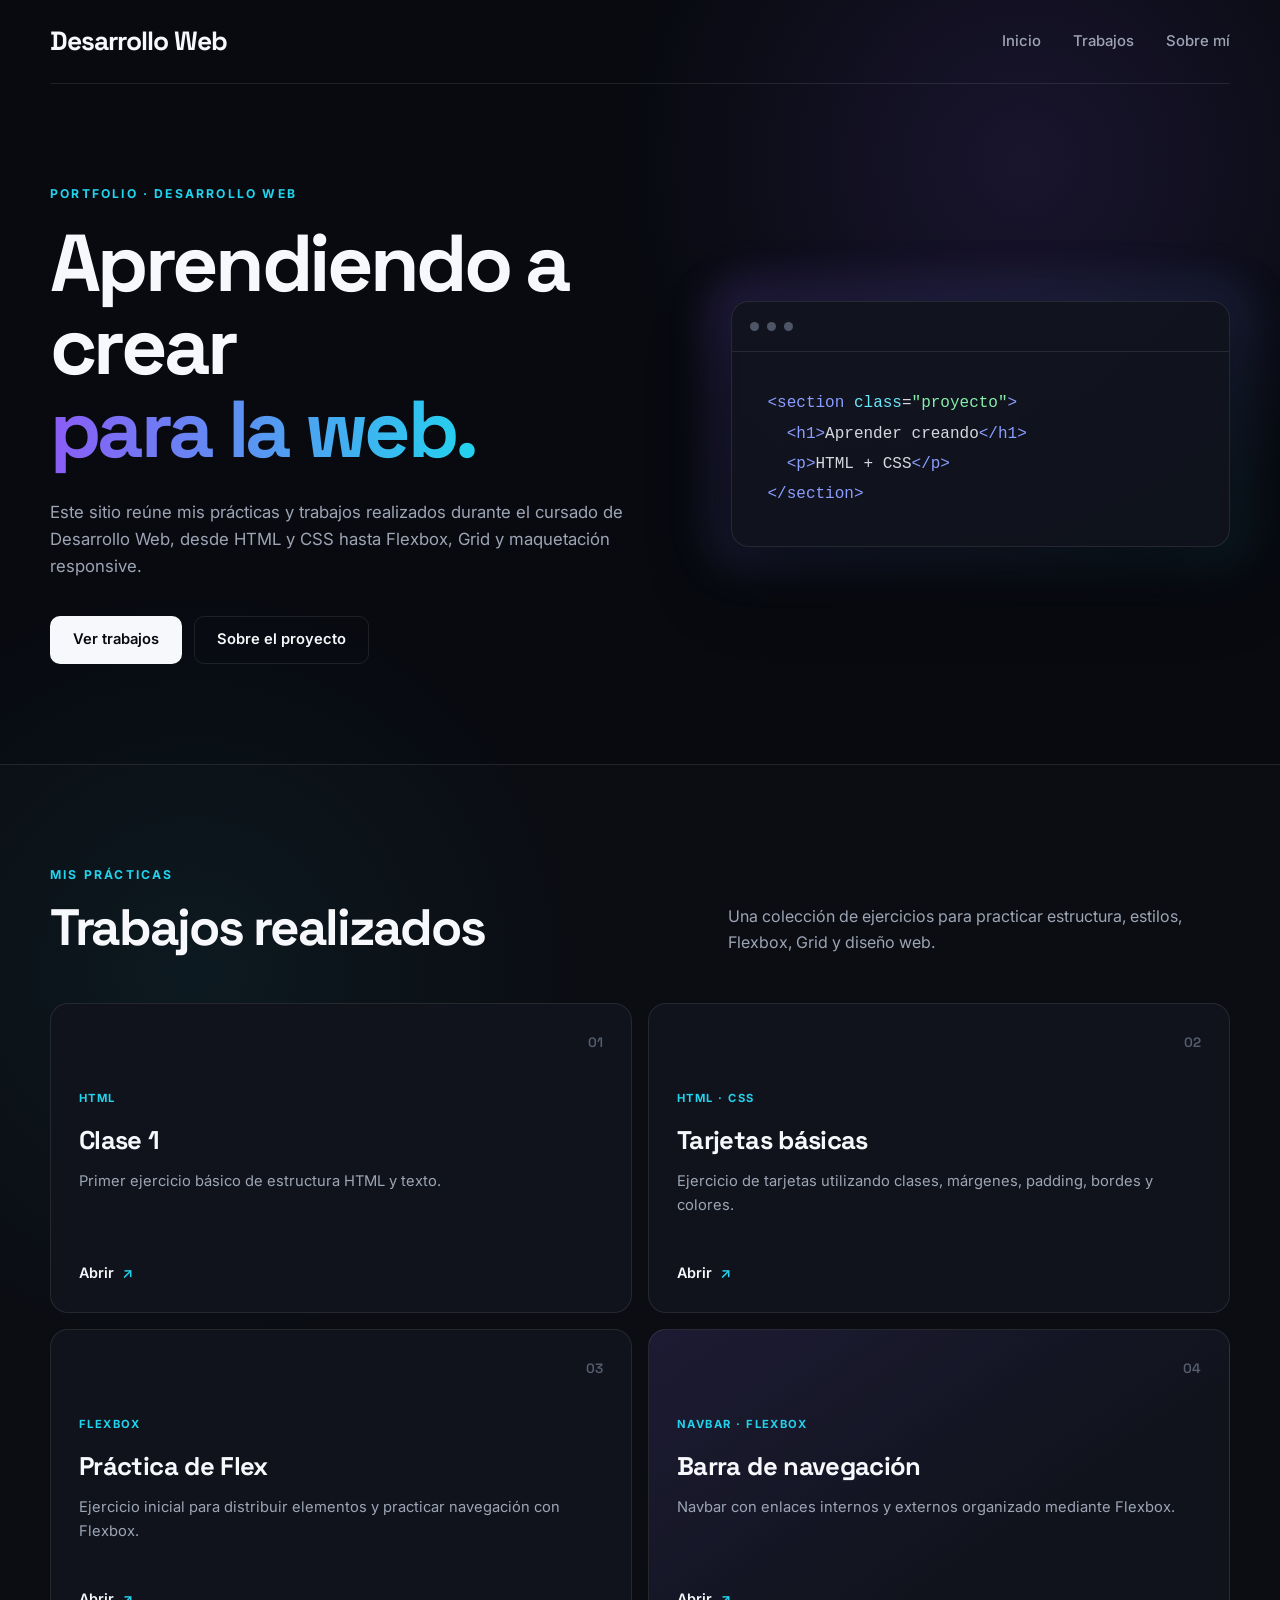
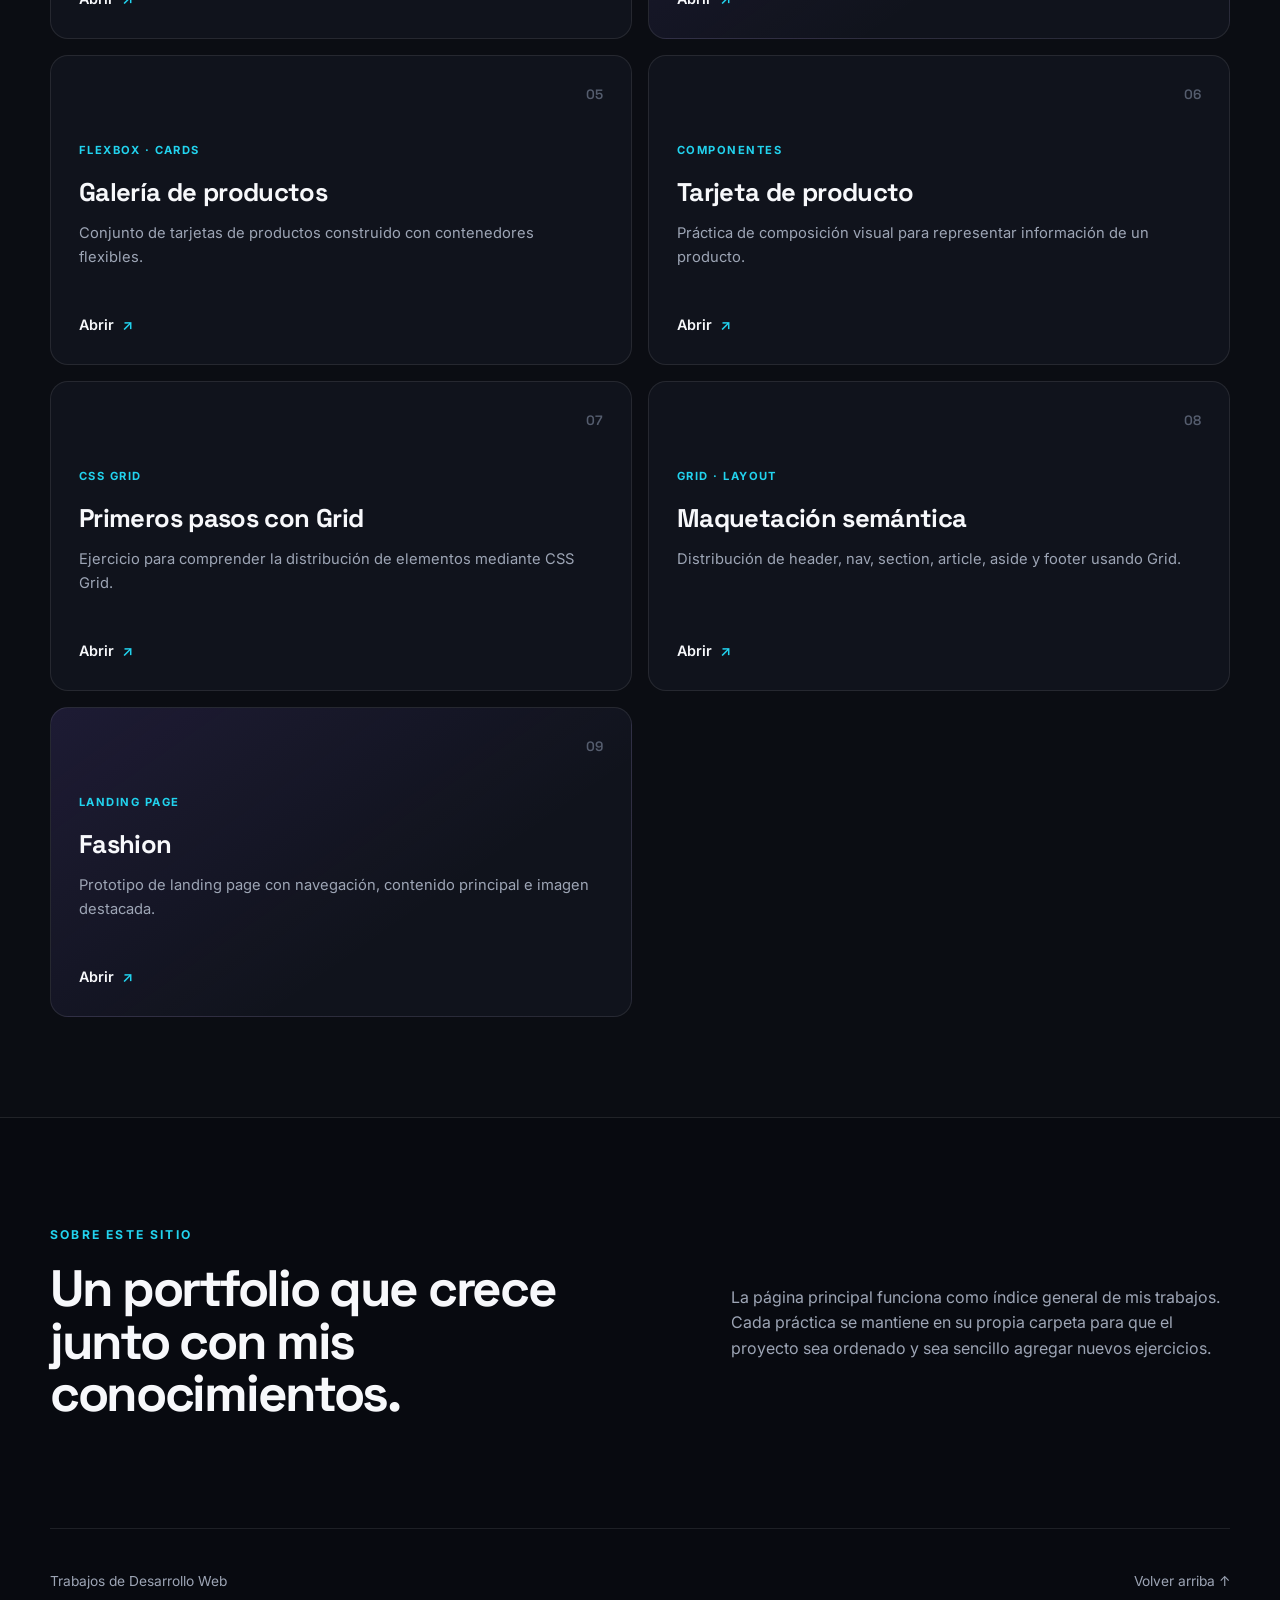
==== index.html @ 14f6ff6c "Subir página de Desarrollo Web" ====
<!DOCTYPE html>
<html lang="es">
<head>
    <meta charset="UTF-8">
    <meta name="viewport" content="width=device-width, initial-scale=1.0">
    <meta name="description" content="Portfolio de trabajos prácticos de Desarrollo Web.">
    <title>Trabajos de Desarrollo Web</title>
    <link rel="stylesheet" href="style.css">
</head>
<body>
    <header class="header">
        <a class="logo" href="#inicio">Desarrollo Web</a>

        <nav class="nav" aria-label="Navegación principal">
            <a href="#inicio">Inicio</a>
            <a href="#trabajos">Trabajos</a>
            <a href="#sobre-mi">Sobre mí</a>
        </nav>
    </header>

    <main>
        <section class="hero" id="inicio">
            <div class="hero-contenido">
                <p class="etiqueta">PORTFOLIO · DESARROLLO WEB</p>
                <h1>Aprendiendo a crear<br><span>para la web.</span></h1>
                <p class="hero-texto">
                    Este sitio reúne mis prácticas y trabajos realizados durante el cursado de Desarrollo Web,
                    desde HTML y CSS hasta Flexbox, Grid y maquetación responsive.
                </p>

                <div class="hero-botones">
                    <a class="boton boton-principal" href="#trabajos">Ver trabajos</a>
                    <a class="boton boton-secundario" href="#sobre-mi">Sobre el proyecto</a>
                </div>
            </div>

            <div class="hero-visual" aria-hidden="true">
                <div class="codigo">
                    <div class="codigo-barra">
                        <span></span><span></span><span></span>
                    </div>
                    <pre><code><span class="azul">&lt;section</span> <span class="celeste">class</span>=<span class="verde">"proyecto"</span><span class="azul">&gt;</span>
  <span class="azul">&lt;h1&gt;</span>Aprender creando<span class="azul">&lt;/h1&gt;</span>
  <span class="azul">&lt;p&gt;</span>HTML + CSS<span class="azul">&lt;/p&gt;</span>
<span class="azul">&lt;/section&gt;</span></code></pre>
                </div>
            </div>
        </section>

        <section class="trabajos" id="trabajos">
            <div class="titulo-seccion">
                <div>
                    <p class="etiqueta">MIS PRÁCTICAS</p>
                    <h2>Trabajos realizados</h2>
                </div>
                <p>Una colección de ejercicios para practicar estructura, estilos, Flexbox, Grid y diseño web.</p>
            </div>

            <div class="grid-trabajos">
                <article class="tarjeta">
                    <div class="numero">01</div>
                    <div class="tarjeta-contenido">
                        <span class="tema">HTML</span>
                        <h3>Clase 1</h3>
                        <p>Primer ejercicio básico de estructura HTML y texto.</p>
                    </div>
                    <a class="tarjeta-link" href="clase 1/index.html" aria-label="Abrir Clase 1">Abrir <span>↗</span></a>
                </article>

                <article class="tarjeta">
                    <div class="numero">02</div>
                    <div class="tarjeta-contenido">
                        <span class="tema">HTML · CSS</span>
                        <h3>Tarjetas básicas</h3>
                        <p>Ejercicio de tarjetas utilizando clases, márgenes, padding, bordes y colores.</p>
                    </div>
                    <a class="tarjeta-link" href="clase 2/tarjetas.html" aria-label="Abrir Tarjetas básicas">Abrir <span>↗</span></a>
                </article>

                <article class="tarjeta">
                    <div class="numero">03</div>
                    <div class="tarjeta-contenido">
                        <span class="tema">FLEXBOX</span>
                        <h3>Práctica de Flex</h3>
                        <p>Ejercicio inicial para distribuir elementos y practicar navegación con Flexbox.</p>
                    </div>
                    <a class="tarjeta-link" href="clase 3/index.html" aria-label="Abrir Práctica de Flex">Abrir <span>↗</span></a>
                </article>

                <article class="tarjeta destacada">
                    <div class="numero">04</div>
                    <div class="tarjeta-contenido">
                        <span class="tema">NAVBAR · FLEXBOX</span>
                        <h3>Barra de navegación</h3>
                        <p>Navbar con enlaces internos y externos organizado mediante Flexbox.</p>
                    </div>
                    <a class="tarjeta-link" href="clase 3/tarea/index.html" aria-label="Abrir Barra de navegación">Abrir <span>↗</span></a>
                </article>

                <article class="tarjeta">
                    <div class="numero">05</div>
                    <div class="tarjeta-contenido">
                        <span class="tema">FLEXBOX · CARDS</span>
                        <h3>Galería de productos</h3>
                        <p>Conjunto de tarjetas de productos construido con contenedores flexibles.</p>
                    </div>
                    <a class="tarjeta-link" href="clase 4/practica-flexbox.html" aria-label="Abrir Galería de productos">Abrir <span>↗</span></a>
                </article>

                <article class="tarjeta">
                    <div class="numero">06</div>
                    <div class="tarjeta-contenido">
                        <span class="tema">COMPONENTES</span>
                        <h3>Tarjeta de producto</h3>
                        <p>Práctica de composición visual para representar información de un producto.</p>
                    </div>
                    <a class="tarjeta-link" href="clase 5/index.html" aria-label="Abrir Tarjeta de producto">Abrir <span>↗</span></a>
                </article>

                <article class="tarjeta">
                    <div class="numero">07</div>
                    <div class="tarjeta-contenido">
                        <span class="tema">CSS GRID</span>
                        <h3>Primeros pasos con Grid</h3>
                        <p>Ejercicio para comprender la distribución de elementos mediante CSS Grid.</p>
                    </div>
                    <a class="tarjeta-link" href="clase 6/index.html" aria-label="Abrir Primeros pasos con Grid">Abrir <span>↗</span></a>
                </article>

                <article class="tarjeta">
                    <div class="numero">08</div>
                    <div class="tarjeta-contenido">
                        <span class="tema">GRID · LAYOUT</span>
                        <h3>Maquetación semántica</h3>
                        <p>Distribución de header, nav, section, article, aside y footer usando Grid.</p>
                    </div>
                    <a class="tarjeta-link" href="clase 6/tarea/index.html" aria-label="Abrir Maquetación semántica">Abrir <span>↗</span></a>
                </article>

                <article class="tarjeta destacada">
                    <div class="numero">09</div>
                    <div class="tarjeta-contenido">
                        <span class="tema">LANDING PAGE</span>
                        <h3>Fashion</h3>
                        <p>Prototipo de landing page con navegación, contenido principal e imagen destacada.</p>
                    </div>
                    <a class="tarjeta-link" href="clase 7/index.html" aria-label="Abrir Fashion">Abrir <span>↗</span></a>
                </article>
            </div>
        </section>

        <section class="sobre-mi" id="sobre-mi">
            <div>
                <p class="etiqueta">SOBRE ESTE SITIO</p>
                <h2>Un portfolio que crece junto con mis conocimientos.</h2>
            </div>
            <p>
                La página principal funciona como índice general de mis trabajos. Cada práctica se mantiene
                en su propia carpeta para que el proyecto sea ordenado y sea sencillo agregar nuevos ejercicios.
            </p>
        </section>
    </main>

    <footer class="footer">
        <p>Trabajos de Desarrollo Web</p>
        <a href="#inicio">Volver arriba ↑</a>
    </footer>
</body>
</html>
---- style.css ----
@import url('https://fonts.googleapis.com/css2?family=Inter:wght@400;500;600;700;800&family=Space+Grotesk:wght@500;600;700&display=swap');

:root {
    --fondo: #080a10;
    --superficie: #10131c;
    --superficie-2: #151a26;
    --texto: #f7f8fb;
    --texto-suave: #9da5b5;
    --linea: rgba(255, 255, 255, 0.09);
    --acento: #8b5cf6;
    --acento-2: #22d3ee;
    --ancho: 1180px;
}

* {
    margin: 0;
    padding: 0;
    box-sizing: border-box;
}

html {
    scroll-behavior: smooth;
}

body {
    min-height: 100vh;
    font-family: "Inter", sans-serif;
    color: var(--texto);
    background:
        radial-gradient(circle at 80% 5%, rgba(139, 92, 246, 0.13), transparent 25rem),
        radial-gradient(circle at 15% 30%, rgba(34, 211, 238, 0.06), transparent 24rem),
        var(--fondo);
    line-height: 1.6;
}

a {
    color: inherit;
    text-decoration: none;
}

.header {
    width: min(calc(100% - 40px), var(--ancho));
    height: 84px;
    margin: 0 auto;
    display: flex;
    align-items: center;
    justify-content: space-between;
    border-bottom: 1px solid var(--linea);
}

.logo {
    font-family: "Space Grotesk", sans-serif;
    font-size: 1.65rem;
    font-weight: 700;
    letter-spacing: -1px;
}

.logo span {
    color: var(--acento-2);
}

.nav {
    display: flex;
    align-items: center;
    gap: 32px;
}

.nav a {
    color: var(--texto-suave);
    font-size: 0.93rem;
    font-weight: 500;
    transition: color 0.2s ease;
}

.nav a:hover {
    color: var(--texto);
}

.hero {
    width: min(calc(100% - 40px), var(--ancho));
    min-height: 680px;
    margin: 0 auto;
    display: grid;
    grid-template-columns: 1.1fr 0.9fr;
    align-items: center;
    gap: 70px;
}

.etiqueta {
    margin-bottom: 18px;
    color: var(--acento-2);
    font-size: 0.76rem;
    font-weight: 700;
    letter-spacing: 0.18em;
}

.hero h1,
.titulo-seccion h2,
.sobre-mi h2 {
    font-family: "Space Grotesk", sans-serif;
    letter-spacing: -0.045em;
    line-height: 1.03;
}

.hero h1 {
    max-width: 760px;
    font-size: clamp(3rem, 6.3vw, 5.8rem);
}

.hero h1 span {
    color: transparent;
    background: linear-gradient(90deg, var(--acento), var(--acento-2));
    background-clip: text;
    -webkit-background-clip: text;
}

.hero-texto {
    max-width: 650px;
    margin-top: 28px;
    color: var(--texto-suave);
    font-size: 1.05rem;
}

.hero-botones {
    display: flex;
    gap: 12px;
    margin-top: 36px;
}

.boton {
    min-height: 48px;
    padding: 0 22px;
    display: inline-flex;
    align-items: center;
    justify-content: center;
    border: 1px solid var(--linea);
    border-radius: 10px;
    font-size: 0.92rem;
    font-weight: 600;
    transition: transform 0.2s ease, border-color 0.2s ease, background 0.2s ease;
}

.boton:hover {
    transform: translateY(-2px);
}

.boton-principal {
    color: #080a10;
    border-color: transparent;
    background: var(--texto);
}

.boton-secundario:hover {
    border-color: rgba(255, 255, 255, 0.22);
    background: rgba(255, 255, 255, 0.04);
}

.hero-visual {
    position: relative;
}

.hero-visual::before {
    content: "";
    position: absolute;
    inset: -25px;
    z-index: -1;
    border-radius: 40px;
    background: linear-gradient(135deg, rgba(139, 92, 246, 0.16), rgba(34, 211, 238, 0.07));
    filter: blur(18px);
}

.codigo {
    overflow: hidden;
    border: 1px solid var(--linea);
    border-radius: 18px;
    background: rgba(16, 19, 28, 0.88);
    box-shadow: 0 30px 80px rgba(0, 0, 0, 0.35);
}

.codigo-barra {
    height: 50px;
    padding: 0 18px;
    display: flex;
    align-items: center;
    gap: 8px;
    border-bottom: 1px solid var(--linea);
}

.codigo-barra span {
    width: 9px;
    height: 9px;
    border-radius: 50%;
    background: #4d5567;
}

.codigo pre {
    padding: 36px;
    overflow-x: auto;
}

.codigo code {
    font-family: Consolas, Monaco, monospace;
    color: #d6d9e0;
    font-size: clamp(0.82rem, 1.4vw, 1rem);
    line-height: 1.9;
}

.azul { color: #8b9dff; }
.celeste { color: #67e8f9; }
.verde { color: #86efac; }

.trabajos {
    padding: 100px max(20px, calc((100% - var(--ancho)) / 2));
    border-top: 1px solid var(--linea);
    border-bottom: 1px solid var(--linea);
    background: rgba(255, 255, 255, 0.012);
}

.titulo-seccion {
    display: grid;
    grid-template-columns: 1fr 0.8fr;
    align-items: end;
    gap: 50px;
    margin-bottom: 48px;
}

.titulo-seccion h2,
.sobre-mi h2 {
    font-size: clamp(2.1rem, 4vw, 3.5rem);
}

.titulo-seccion > p,
.sobre-mi > p {
    color: var(--texto-suave);
}

.grid-trabajos {
    display: grid;
    grid-template-columns: repeat(2, minmax(0, 1fr));
    gap: 16px;
}

.tarjeta {
    min-height: 310px;
    padding: 28px;
    display: flex;
    flex-direction: column;
    border: 1px solid var(--linea);
    border-radius: 18px;
    background: var(--superficie);
    transition: transform 0.25s ease, border-color 0.25s ease, background 0.25s ease;
}

.tarjeta:hover {
    transform: translateY(-4px);
    border-color: rgba(139, 92, 246, 0.38);
    background: var(--superficie-2);
}

.tarjeta.destacada {
    background:
        linear-gradient(145deg, rgba(139, 92, 246, 0.11), transparent 65%),
        var(--superficie);
}

.numero {
    align-self: flex-end;
    color: #555d6e;
    font-family: "Space Grotesk", sans-serif;
    font-size: 0.85rem;
    font-weight: 600;
}

.tarjeta-contenido {
    margin-top: 30px;
}

.tema {
    color: var(--acento-2);
    font-size: 0.7rem;
    font-weight: 700;
    letter-spacing: 0.13em;
}

.tarjeta h3 {
    margin: 10px 0 10px;
    font-family: "Space Grotesk", sans-serif;
    font-size: 1.6rem;
    letter-spacing: -0.025em;
}

.tarjeta p {
    max-width: 510px;
    color: var(--texto-suave);
    font-size: 0.92rem;
}

.tarjeta-link {
    width: fit-content;
    margin-top: auto;
    padding-top: 28px;
    font-size: 0.9rem;
    font-weight: 600;
}

.tarjeta-link span {
    display: inline-block;
    margin-left: 4px;
    color: var(--acento-2);
    transition: transform 0.2s ease;
}

.tarjeta-link:hover span {
    transform: translate(3px, -3px);
}

.sobre-mi {
    width: min(calc(100% - 40px), var(--ancho));
    min-height: 410px;
    margin: 0 auto;
    display: grid;
    grid-template-columns: 1.1fr 0.9fr;
    align-items: center;
    gap: 70px;
}

.footer {
    width: min(calc(100% - 40px), var(--ancho));
    min-height: 105px;
    margin: 0 auto;
    display: flex;
    align-items: center;
    justify-content: space-between;
    gap: 20px;
    border-top: 1px solid var(--linea);
    color: var(--texto-suave);
    font-size: 0.86rem;
}

.footer a:hover {
    color: var(--texto);
}

@media (max-width: 900px) {
    .hero {
        min-height: auto;
        grid-template-columns: 1fr;
        padding: 100px 0 90px;
        gap: 60px;
    }

    .hero-visual {
        max-width: 650px;
    }

    .titulo-seccion,
    .sobre-mi {
        grid-template-columns: 1fr;
        gap: 28px;
    }

    .sobre-mi {
        min-height: auto;
        padding: 90px 0;
    }
}

@media (max-width: 680px) {
    .header {
        height: auto;
        padding: 22px 0;
        align-items: flex-start;
        gap: 24px;
    }

    .nav {
        gap: 16px;
        flex-wrap: wrap;
        justify-content: flex-end;
    }

    .nav a {
        font-size: 0.82rem;
    }

    .hero {
        padding-top: 78px;
    }

    .hero-botones {
        flex-direction: column;
        align-items: stretch;
    }

    .codigo pre {
        padding: 24px 20px;
    }

    .trabajos {
        padding-top: 75px;
        padding-bottom: 75px;
    }

    .titulo-seccion {
        margin-bottom: 32px;
    }

    .grid-trabajos {
        grid-template-columns: 1fr;
    }

    .tarjeta {
        min-height: 285px;
    }

    .footer {
        padding: 30px 0;
        align-items: flex-start;
        flex-direction: column;
    }
}
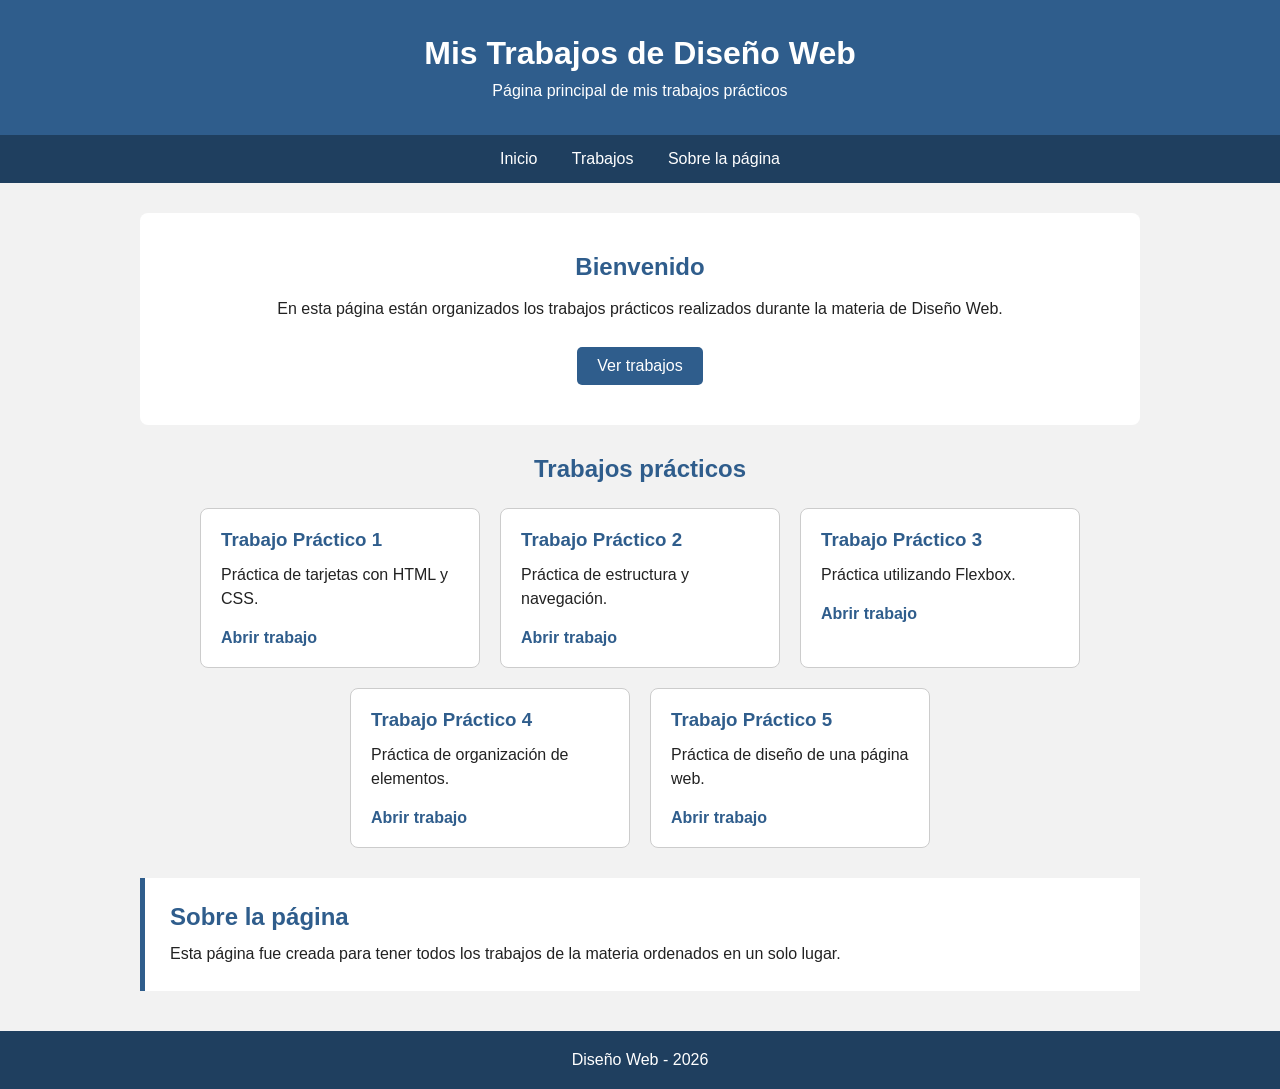
==== commit e7b512be: "correjido" ====
--- a/index.html
+++ b/index.html
@@ -3,167 +3,80 @@
 <head>
     <meta charset="UTF-8">
     <meta name="viewport" content="width=device-width, initial-scale=1.0">
-    <meta name="description" content="Portfolio de trabajos prácticos de Desarrollo Web.">
-    <title>Trabajos de Desarrollo Web</title>
+    <title>Mis Trabajos de Diseño Web</title>
     <link rel="stylesheet" href="style.css">
 </head>
 <body>
-    <header class="header">
-        <a class="logo" href="#inicio">Desarrollo Web</a>
 
-        <nav class="nav" aria-label="Navegación principal">
-            <a href="#inicio">Inicio</a>
-            <a href="#trabajos">Trabajos</a>
-            <a href="#sobre-mi">Sobre mí</a>
-        </nav>
+    <header>
+        <h1>Mis Trabajos de Diseño Web</h1>
+        <p>Página principal de mis trabajos prácticos</p>
     </header>
 
+    <nav>
+        <a href="#inicio">Inicio</a>
+        <a href="#trabajos">Trabajos</a>
+        <a href="#sobre-mi">Sobre la página</a>
+    </nav>
+
     <main>
-        <section class="hero" id="inicio">
-            <div class="hero-contenido">
-                <p class="etiqueta">PORTFOLIO · DESARROLLO WEB</p>
-                <h1>Aprendiendo a crear<br><span>para la web.</span></h1>
-                <p class="hero-texto">
-                    Este sitio reúne mis prácticas y trabajos realizados durante el cursado de Desarrollo Web,
-                    desde HTML y CSS hasta Flexbox, Grid y maquetación responsive.
-                </p>
+        <section id="inicio" class="inicio">
+            <h2>Bienvenido</h2>
+            <p>
+                En esta página están organizados los trabajos prácticos realizados
+                durante la materia de Diseño Web.
+            </p>
+            <a class="boton" href="#trabajos">Ver trabajos</a>
+        </section>
 
-                <div class="hero-botones">
-                    <a class="boton boton-principal" href="#trabajos">Ver trabajos</a>
-                    <a class="boton boton-secundario" href="#sobre-mi">Sobre el proyecto</a>
+        <section id="trabajos" class="seccion-trabajos">
+            <h2>Trabajos prácticos</h2>
+
+            <div class="contenedor-tarjetas">
+                <div class="tarjeta">
+                    <h3>Trabajo Práctico 1</h3>
+                    <p>Práctica de tarjetas con HTML y CSS.</p>
+                    <a href="./clase%201/TrabajoPractico1/tarjetas.html" target="_blank">Abrir trabajo</a>
                 </div>
-            </div>
 
-            <div class="hero-visual" aria-hidden="true">
-                <div class="codigo">
-                    <div class="codigo-barra">
-                        <span></span><span></span><span></span>
-                    </div>
-                    <pre><code><span class="azul">&lt;section</span> <span class="celeste">class</span>=<span class="verde">"proyecto"</span><span class="azul">&gt;</span>
-  <span class="azul">&lt;h1&gt;</span>Aprender creando<span class="azul">&lt;/h1&gt;</span>
-  <span class="azul">&lt;p&gt;</span>HTML + CSS<span class="azul">&lt;/p&gt;</span>
-<span class="azul">&lt;/section&gt;</span></code></pre>
+                <div class="tarjeta">
+                    <h3>Trabajo Práctico 2</h3>
+                    <p>Práctica de estructura y navegación.</p>
+                    <a href="./clase%201/TrabajoPractico2/index.html" target="_blank">Abrir trabajo</a>
+                </div>
+
+                <div class="tarjeta">
+                    <h3>Trabajo Práctico 3</h3>
+                    <p>Práctica utilizando Flexbox.</p>
+                    <a href="./clase%201/TrabajoPractico3/practica-flexbox.html" target="_blank">Abrir trabajo</a>
+                </div>
+
+                <div class="tarjeta">
+                    <h3>Trabajo Práctico 4</h3>
+                    <p>Práctica de organización de elementos.</p>
+                    <a href="./clase%201/TrabajoPractico4/index.html" target="_blank">Abrir trabajo</a>
+                </div>
+
+                <div class="tarjeta">
+                    <h3>Trabajo Práctico 5</h3>
+                    <p>Práctica de diseño de una página web.</p>
+                    <a href="./clase%201/TrabajoPractico5/index.html" target="_blank">Abrir trabajo</a>
                 </div>
             </div>
         </section>
 
-        <section class="trabajos" id="trabajos">
-            <div class="titulo-seccion">
-                <div>
-                    <p class="etiqueta">MIS PRÁCTICAS</p>
-                    <h2>Trabajos realizados</h2>
-                </div>
-                <p>Una colección de ejercicios para practicar estructura, estilos, Flexbox, Grid y diseño web.</p>
-            </div>
-
-            <div class="grid-trabajos">
-                <article class="tarjeta">
-                    <div class="numero">01</div>
-                    <div class="tarjeta-contenido">
-                        <span class="tema">HTML</span>
-                        <h3>Clase 1</h3>
-                        <p>Primer ejercicio básico de estructura HTML y texto.</p>
-                    </div>
-                    <a class="tarjeta-link" href="clase 1/index.html" aria-label="Abrir Clase 1">Abrir <span>↗</span></a>
-                </article>
-
-                <article class="tarjeta">
-                    <div class="numero">02</div>
-                    <div class="tarjeta-contenido">
-                        <span class="tema">HTML · CSS</span>
-                        <h3>Tarjetas básicas</h3>
-                        <p>Ejercicio de tarjetas utilizando clases, márgenes, padding, bordes y colores.</p>
-                    </div>
-                    <a class="tarjeta-link" href="clase 2/tarjetas.html" aria-label="Abrir Tarjetas básicas">Abrir <span>↗</span></a>
-                </article>
-
-                <article class="tarjeta">
-                    <div class="numero">03</div>
-                    <div class="tarjeta-contenido">
-                        <span class="tema">FLEXBOX</span>
-                        <h3>Práctica de Flex</h3>
-                        <p>Ejercicio inicial para distribuir elementos y practicar navegación con Flexbox.</p>
-                    </div>
-                    <a class="tarjeta-link" href="clase 3/index.html" aria-label="Abrir Práctica de Flex">Abrir <span>↗</span></a>
-                </article>
-
-                <article class="tarjeta destacada">
-                    <div class="numero">04</div>
-                    <div class="tarjeta-contenido">
-                        <span class="tema">NAVBAR · FLEXBOX</span>
-                        <h3>Barra de navegación</h3>
-                        <p>Navbar con enlaces internos y externos organizado mediante Flexbox.</p>
-                    </div>
-                    <a class="tarjeta-link" href="clase 3/tarea/index.html" aria-label="Abrir Barra de navegación">Abrir <span>↗</span></a>
-                </article>
-
-                <article class="tarjeta">
-                    <div class="numero">05</div>
-                    <div class="tarjeta-contenido">
-                        <span class="tema">FLEXBOX · CARDS</span>
-                        <h3>Galería de productos</h3>
-                        <p>Conjunto de tarjetas de productos construido con contenedores flexibles.</p>
-                    </div>
-                    <a class="tarjeta-link" href="clase 4/practica-flexbox.html" aria-label="Abrir Galería de productos">Abrir <span>↗</span></a>
-                </article>
-
-                <article class="tarjeta">
-                    <div class="numero">06</div>
-                    <div class="tarjeta-contenido">
-                        <span class="tema">COMPONENTES</span>
-                        <h3>Tarjeta de producto</h3>
-                        <p>Práctica de composición visual para representar información de un producto.</p>
-                    </div>
-                    <a class="tarjeta-link" href="clase 5/index.html" aria-label="Abrir Tarjeta de producto">Abrir <span>↗</span></a>
-                </article>
-
-                <article class="tarjeta">
-                    <div class="numero">07</div>
-                    <div class="tarjeta-contenido">
-                        <span class="tema">CSS GRID</span>
-                        <h3>Primeros pasos con Grid</h3>
-                        <p>Ejercicio para comprender la distribución de elementos mediante CSS Grid.</p>
-                    </div>
-                    <a class="tarjeta-link" href="clase 6/index.html" aria-label="Abrir Primeros pasos con Grid">Abrir <span>↗</span></a>
-                </article>
-
-                <article class="tarjeta">
-                    <div class="numero">08</div>
-                    <div class="tarjeta-contenido">
-                        <span class="tema">GRID · LAYOUT</span>
-                        <h3>Maquetación semántica</h3>
-                        <p>Distribución de header, nav, section, article, aside y footer usando Grid.</p>
-                    </div>
-                    <a class="tarjeta-link" href="clase 6/tarea/index.html" aria-label="Abrir Maquetación semántica">Abrir <span>↗</span></a>
-                </article>
-
-                <article class="tarjeta destacada">
-                    <div class="numero">09</div>
-                    <div class="tarjeta-contenido">
-                        <span class="tema">LANDING PAGE</span>
-                        <h3>Fashion</h3>
-                        <p>Prototipo de landing page con navegación, contenido principal e imagen destacada.</p>
-                    </div>
-                    <a class="tarjeta-link" href="clase 7/index.html" aria-label="Abrir Fashion">Abrir <span>↗</span></a>
-                </article>
-            </div>
-        </section>
-
-        <section class="sobre-mi" id="sobre-mi">
-            <div>
-                <p class="etiqueta">SOBRE ESTE SITIO</p>
-                <h2>Un portfolio que crece junto con mis conocimientos.</h2>
-            </div>
+        <section id="sobre-mi" class="sobre">
+            <h2>Sobre la página</h2>
             <p>
-                La página principal funciona como índice general de mis trabajos. Cada práctica se mantiene
-                en su propia carpeta para que el proyecto sea ordenado y sea sencillo agregar nuevos ejercicios.
+                Esta página fue creada para tener todos los trabajos de la materia
+                ordenados en un solo lugar.
             </p>
         </section>
     </main>
 
-    <footer class="footer">
-        <p>Trabajos de Desarrollo Web</p>
-        <a href="#inicio">Volver arriba ↑</a>
+    <footer>
+        <p>Diseño Web - 2026</p>
     </footer>
+
 </body>
 </html>
--- a/style.css
+++ b/style.css
@@ -1,421 +1,147 @@
-@import url('https://fonts.googleapis.com/css2?family=Inter:wght@400;500;600;700;800&family=Space+Grotesk:wght@500;600;700&display=swap');
-
-:root {
-    --fondo: #080a10;
-    --superficie: #10131c;
-    --superficie-2: #151a26;
-    --texto: #f7f8fb;
-    --texto-suave: #9da5b5;
-    --linea: rgba(255, 255, 255, 0.09);
-    --acento: #8b5cf6;
-    --acento-2: #22d3ee;
-    --ancho: 1180px;
-}
-
 * {
     margin: 0;
     padding: 0;
     box-sizing: border-box;
 }
 
-html {
-    scroll-behavior: smooth;
+body {
+    font-family: Arial, sans-serif;
+    background-color: #f2f2f2;
+    color: #222;
 }
 
-body {
-    min-height: 100vh;
-    font-family: "Inter", sans-serif;
-    color: var(--texto);
-    background:
-        radial-gradient(circle at 80% 5%, rgba(139, 92, 246, 0.13), transparent 25rem),
-        radial-gradient(circle at 15% 30%, rgba(34, 211, 238, 0.06), transparent 24rem),
-        var(--fondo);
+header {
+    background-color: #2f5d8c;
+    color: white;
+    text-align: center;
+    padding: 35px 20px;
+}
+
+header h1 {
+    margin-bottom: 10px;
+}
+
+nav {
+    background-color: #1f3f5f;
+    text-align: center;
+    padding: 15px;
+}
+
+nav a {
+    color: white;
+    text-decoration: none;
+    margin: 0 15px;
+}
+
+nav a:hover {
+    text-decoration: underline;
+}
+
+main {
+    width: 90%;
+    max-width: 1000px;
+    margin: 30px auto;
+}
+
+.inicio {
+    background-color: white;
+    text-align: center;
+    padding: 40px 20px;
+    border-radius: 8px;
+    margin-bottom: 30px;
+}
+
+.inicio h2 {
+    color: #2f5d8c;
+    margin-bottom: 15px;
+}
+
+.inicio p {
+    margin-bottom: 25px;
     line-height: 1.6;
 }
 
-a {
-    color: inherit;
+.boton {
+    display: inline-block;
+    background-color: #2f5d8c;
+    color: white;
+    text-decoration: none;
+    padding: 10px 20px;
+    border-radius: 5px;
+}
+
+.seccion-trabajos h2 {
+    text-align: center;
+    margin-bottom: 25px;
+    color: #2f5d8c;
+}
+
+.contenedor-tarjetas {
+    display: flex;
+    flex-wrap: wrap;
+    justify-content: center;
+    gap: 20px;
+}
+
+.tarjeta {
+    width: 280px;
+    background-color: white;
+    border: 1px solid #cccccc;
+    border-radius: 8px;
+    padding: 20px;
+}
+
+.tarjeta h3 {
+    color: #2f5d8c;
+    margin-bottom: 12px;
+}
+
+.tarjeta p {
+    margin-bottom: 18px;
+    line-height: 1.5;
+}
+
+.tarjeta a {
+    color: #2f5d8c;
+    font-weight: bold;
     text-decoration: none;
 }
 
-.header {
-    width: min(calc(100% - 40px), var(--ancho));
-    height: 84px;
-    margin: 0 auto;
-    display: flex;
-    align-items: center;
-    justify-content: space-between;
-    border-bottom: 1px solid var(--linea);
+.tarjeta a:hover {
+    text-decoration: underline;
 }
 
-.logo {
-    font-family: "Space Grotesk", sans-serif;
-    font-size: 1.65rem;
-    font-weight: 700;
-    letter-spacing: -1px;
+.sobre {
+    background-color: white;
+    margin-top: 30px;
+    padding: 25px;
+    border-left: 5px solid #2f5d8c;
 }
 
-.logo span {
-    color: var(--acento-2);
+.sobre h2 {
+    margin-bottom: 10px;
+    color: #2f5d8c;
 }
 
-.nav {
-    display: flex;
-    align-items: center;
-    gap: 32px;
+.sobre p {
+    line-height: 1.6;
 }
 
-.nav a {
-    color: var(--texto-suave);
-    font-size: 0.93rem;
-    font-weight: 500;
-    transition: color 0.2s ease;
+footer {
+    background-color: #1f3f5f;
+    color: white;
+    text-align: center;
+    padding: 20px;
+    margin-top: 40px;
 }
 
-.nav a:hover {
-    color: var(--texto);
-}
-
-.hero {
-    width: min(calc(100% - 40px), var(--ancho));
-    min-height: 680px;
-    margin: 0 auto;
-    display: grid;
-    grid-template-columns: 1.1fr 0.9fr;
-    align-items: center;
-    gap: 70px;
-}
-
-.etiqueta {
-    margin-bottom: 18px;
-    color: var(--acento-2);
-    font-size: 0.76rem;
-    font-weight: 700;
-    letter-spacing: 0.18em;
-}
-
-.hero h1,
-.titulo-seccion h2,
-.sobre-mi h2 {
-    font-family: "Space Grotesk", sans-serif;
-    letter-spacing: -0.045em;
-    line-height: 1.03;
-}
-
-.hero h1 {
-    max-width: 760px;
-    font-size: clamp(3rem, 6.3vw, 5.8rem);
-}
-
-.hero h1 span {
-    color: transparent;
-    background: linear-gradient(90deg, var(--acento), var(--acento-2));
-    background-clip: text;
-    -webkit-background-clip: text;
-}
-
-.hero-texto {
-    max-width: 650px;
-    margin-top: 28px;
-    color: var(--texto-suave);
-    font-size: 1.05rem;
-}
-
-.hero-botones {
-    display: flex;
-    gap: 12px;
-    margin-top: 36px;
-}
-
-.boton {
-    min-height: 48px;
-    padding: 0 22px;
-    display: inline-flex;
-    align-items: center;
-    justify-content: center;
-    border: 1px solid var(--linea);
-    border-radius: 10px;
-    font-size: 0.92rem;
-    font-weight: 600;
-    transition: transform 0.2s ease, border-color 0.2s ease, background 0.2s ease;
-}
-
-.boton:hover {
-    transform: translateY(-2px);
-}
-
-.boton-principal {
-    color: #080a10;
-    border-color: transparent;
-    background: var(--texto);
-}
-
-.boton-secundario:hover {
-    border-color: rgba(255, 255, 255, 0.22);
-    background: rgba(255, 255, 255, 0.04);
-}
-
-.hero-visual {
-    position: relative;
-}
-
-.hero-visual::before {
-    content: "";
-    position: absolute;
-    inset: -25px;
-    z-index: -1;
-    border-radius: 40px;
-    background: linear-gradient(135deg, rgba(139, 92, 246, 0.16), rgba(34, 211, 238, 0.07));
-    filter: blur(18px);
-}
-
-.codigo {
-    overflow: hidden;
-    border: 1px solid var(--linea);
-    border-radius: 18px;
-    background: rgba(16, 19, 28, 0.88);
-    box-shadow: 0 30px 80px rgba(0, 0, 0, 0.35);
-}
-
-.codigo-barra {
-    height: 50px;
-    padding: 0 18px;
-    display: flex;
-    align-items: center;
-    gap: 8px;
-    border-bottom: 1px solid var(--linea);
-}
-
-.codigo-barra span {
-    width: 9px;
-    height: 9px;
-    border-radius: 50%;
-    background: #4d5567;
-}
-
-.codigo pre {
-    padding: 36px;
-    overflow-x: auto;
-}
-
-.codigo code {
-    font-family: Consolas, Monaco, monospace;
-    color: #d6d9e0;
-    font-size: clamp(0.82rem, 1.4vw, 1rem);
-    line-height: 1.9;
-}
-
-.azul { color: #8b9dff; }
-.celeste { color: #67e8f9; }
-.verde { color: #86efac; }
-
-.trabajos {
-    padding: 100px max(20px, calc((100% - var(--ancho)) / 2));
-    border-top: 1px solid var(--linea);
-    border-bottom: 1px solid var(--linea);
-    background: rgba(255, 255, 255, 0.012);
-}
-
-.titulo-seccion {
-    display: grid;
-    grid-template-columns: 1fr 0.8fr;
-    align-items: end;
-    gap: 50px;
-    margin-bottom: 48px;
-}
-
-.titulo-seccion h2,
-.sobre-mi h2 {
-    font-size: clamp(2.1rem, 4vw, 3.5rem);
-}
-
-.titulo-seccion > p,
-.sobre-mi > p {
-    color: var(--texto-suave);
-}
-
-.grid-trabajos {
-    display: grid;
-    grid-template-columns: repeat(2, minmax(0, 1fr));
-    gap: 16px;
-}
-
-.tarjeta {
-    min-height: 310px;
-    padding: 28px;
-    display: flex;
-    flex-direction: column;
-    border: 1px solid var(--linea);
-    border-radius: 18px;
-    background: var(--superficie);
-    transition: transform 0.25s ease, border-color 0.25s ease, background 0.25s ease;
-}
-
-.tarjeta:hover {
-    transform: translateY(-4px);
-    border-color: rgba(139, 92, 246, 0.38);
-    background: var(--superficie-2);
-}
-
-.tarjeta.destacada {
-    background:
-        linear-gradient(145deg, rgba(139, 92, 246, 0.11), transparent 65%),
-        var(--superficie);
-}
-
-.numero {
-    align-self: flex-end;
-    color: #555d6e;
-    font-family: "Space Grotesk", sans-serif;
-    font-size: 0.85rem;
-    font-weight: 600;
-}
-
-.tarjeta-contenido {
-    margin-top: 30px;
-}
-
-.tema {
-    color: var(--acento-2);
-    font-size: 0.7rem;
-    font-weight: 700;
-    letter-spacing: 0.13em;
-}
-
-.tarjeta h3 {
-    margin: 10px 0 10px;
-    font-family: "Space Grotesk", sans-serif;
-    font-size: 1.6rem;
-    letter-spacing: -0.025em;
-}
-
-.tarjeta p {
-    max-width: 510px;
-    color: var(--texto-suave);
-    font-size: 0.92rem;
-}
-
-.tarjeta-link {
-    width: fit-content;
-    margin-top: auto;
-    padding-top: 28px;
-    font-size: 0.9rem;
-    font-weight: 600;
-}
-
-.tarjeta-link span {
-    display: inline-block;
-    margin-left: 4px;
-    color: var(--acento-2);
-    transition: transform 0.2s ease;
-}
-
-.tarjeta-link:hover span {
-    transform: translate(3px, -3px);
-}
-
-.sobre-mi {
-    width: min(calc(100% - 40px), var(--ancho));
-    min-height: 410px;
-    margin: 0 auto;
-    display: grid;
-    grid-template-columns: 1.1fr 0.9fr;
-    align-items: center;
-    gap: 70px;
-}
-
-.footer {
-    width: min(calc(100% - 40px), var(--ancho));
-    min-height: 105px;
-    margin: 0 auto;
-    display: flex;
-    align-items: center;
-    justify-content: space-between;
-    gap: 20px;
-    border-top: 1px solid var(--linea);
-    color: var(--texto-suave);
-    font-size: 0.86rem;
-}
-
-.footer a:hover {
-    color: var(--texto);
-}
-
-@media (max-width: 900px) {
-    .hero {
-        min-height: auto;
-        grid-template-columns: 1fr;
-        padding: 100px 0 90px;
-        gap: 60px;
-    }
-
-    .hero-visual {
-        max-width: 650px;
-    }
-
-    .titulo-seccion,
-    .sobre-mi {
-        grid-template-columns: 1fr;
-        gap: 28px;
-    }
-
-    .sobre-mi {
-        min-height: auto;
-        padding: 90px 0;
-    }
-}
-
-@media (max-width: 680px) {
-    .header {
-        height: auto;
-        padding: 22px 0;
-        align-items: flex-start;
-        gap: 24px;
-    }
-
-    .nav {
-        gap: 16px;
-        flex-wrap: wrap;
-        justify-content: flex-end;
-    }
-
-    .nav a {
-        font-size: 0.82rem;
-    }
-
-    .hero {
-        padding-top: 78px;
-    }
-
-    .hero-botones {
-        flex-direction: column;
-        align-items: stretch;
-    }
-
-    .codigo pre {
-        padding: 24px 20px;
-    }
-
-    .trabajos {
-        padding-top: 75px;
-        padding-bottom: 75px;
-    }
-
-    .titulo-seccion {
-        margin-bottom: 32px;
-    }
-
-    .grid-trabajos {
-        grid-template-columns: 1fr;
+@media (max-width: 600px) {
+    nav a {
+        display: block;
+        margin: 10px 0;
     }
 
     .tarjeta {
-        min-height: 285px;
-    }
-
-    .footer {
-        padding: 30px 0;
-        align-items: flex-start;
-        flex-direction: column;
+        width: 100%;
     }
 }
